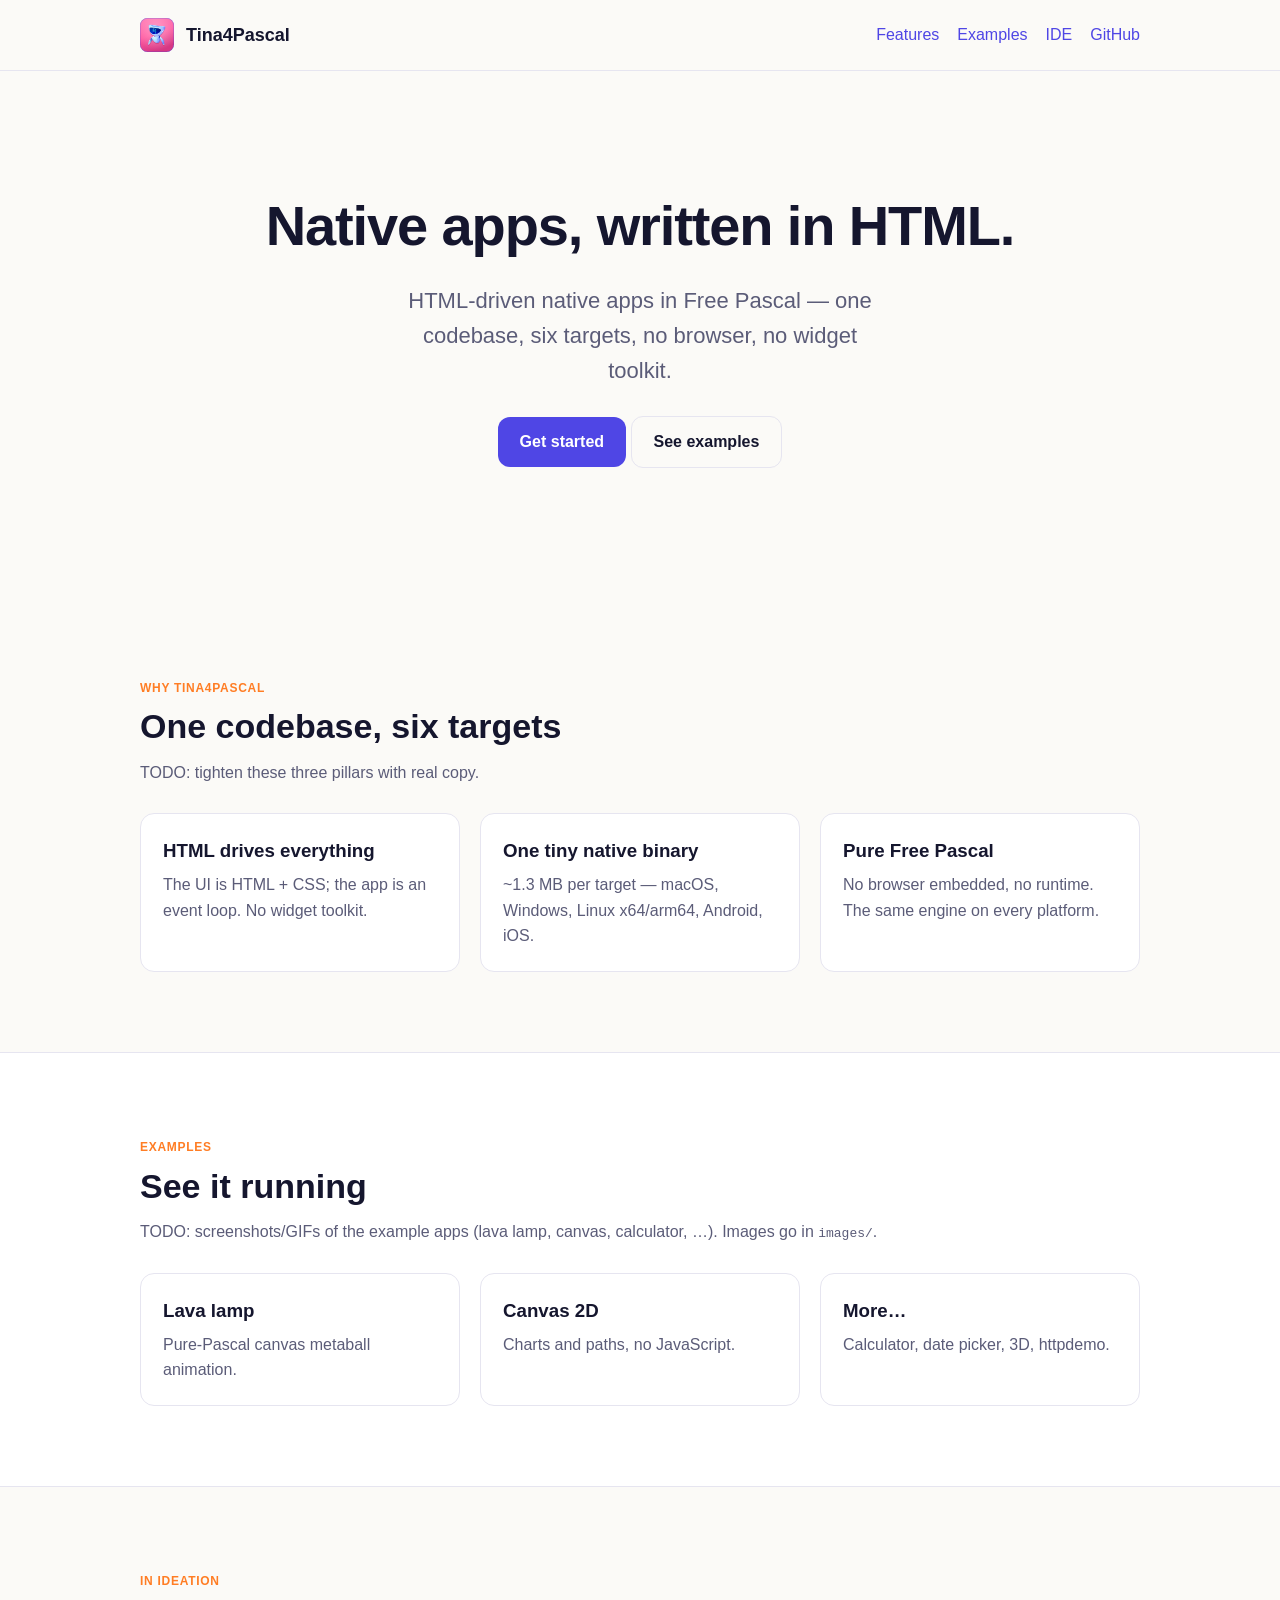
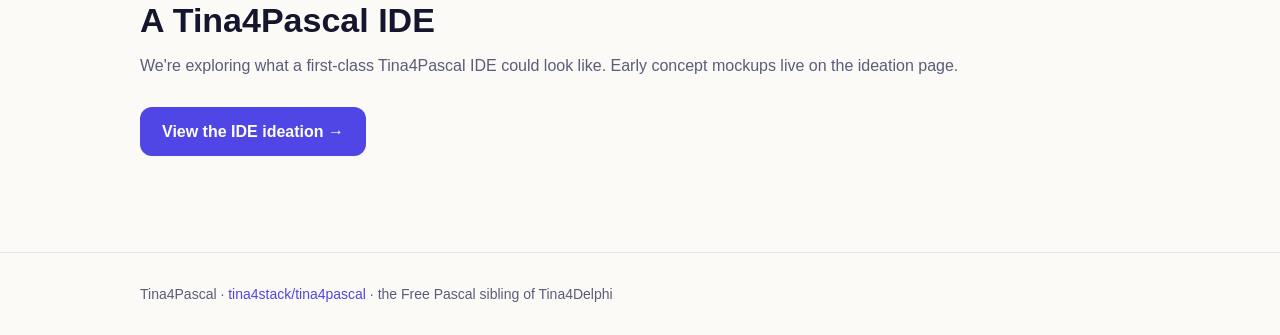
==== website/index.html @ 7b687fe6 "Scaffold the Tina4Pascal website (structure + IDE ideation space) Prep only — folder structure, desi" ====
<!doctype html>
<html lang="en">
<head>
  <meta charset="utf-8">
  <meta name="viewport" content="width=device-width, initial-scale=1">
  <title>Tina4Pascal — HTML-driven native apps in Free Pascal</title>
  <meta name="description" content="Tina4Pascal builds HTML-driven native apps in Free Pascal — one codebase, six targets, no browser, no widget toolkit.">
  <link rel="icon" href="images/tina4pascal-logo.png">
  <link rel="stylesheet" href="css/styles.css">
</head>
<body>

  <!-- SCAFFOLD: structure + placeholder copy. Design/content TBD (let's chat). -->

  <header class="site">
    <div class="wrap">
      <img src="images/tina4pascal-logo.svg" alt="Tina4Pascal logo">
      <span class="name">Tina4Pascal</span>
      <nav>
        <a href="#features">Features</a>
        <a href="#examples">Examples</a>
        <a href="ide/">IDE</a>
        <a href="https://github.com/tina4stack/tina4pascal">GitHub</a>
      </nav>
    </div>
  </header>

  <main>
    <section class="hero">
      <div class="wrap">
        <h1>Native apps, written in HTML.</h1>
        <p class="lead">
          <!-- TODO: finalise the one-liner. From the README: -->
          HTML-driven native apps in Free Pascal — one codebase, six targets,
          no browser, no widget toolkit.
        </p>
        <p>
          <a class="btn" href="https://github.com/tina4stack/tina4pascal">Get started</a>
          <a class="btn ghost" href="#examples">See examples</a>
        </p>
      </div>
    </section>

    <section id="features">
      <div class="wrap">
        <span class="pill">Why Tina4Pascal</span>
        <h2>One codebase, six targets</h2>
        <p class="sub">TODO: tighten these three pillars with real copy.</p>
        <div class="grid">
          <div class="card"><h3>HTML drives everything</h3><p>The UI is HTML + CSS; the app is an event loop. No widget toolkit.</p></div>
          <div class="card"><h3>One tiny native binary</h3><p>~1.3 MB per target — macOS, Windows, Linux x64/arm64, Android, iOS.</p></div>
          <div class="card"><h3>Pure Free Pascal</h3><p>No browser embedded, no runtime. The same engine on every platform.</p></div>
        </div>
      </div>
    </section>

    <section id="examples" style="background:var(--surface);border-block:1px solid var(--border)">
      <div class="wrap">
        <span class="pill">Examples</span>
        <h2>See it running</h2>
        <p class="sub">TODO: screenshots/GIFs of the example apps (lava lamp, canvas, calculator, …). Images go in <code>images/</code>.</p>
        <div class="grid">
          <div class="card"><h3>Lava lamp</h3><p>Pure-Pascal canvas metaball animation.</p></div>
          <div class="card"><h3>Canvas 2D</h3><p>Charts and paths, no JavaScript.</p></div>
          <div class="card"><h3>More…</h3><p>Calculator, date picker, 3D, httpdemo.</p></div>
        </div>
      </div>
    </section>

    <section id="ide-teaser">
      <div class="wrap">
        <span class="pill">In ideation</span>
        <h2>A Tina4Pascal IDE</h2>
        <p class="sub">
          We're exploring what a first-class Tina4Pascal IDE could look like.
          Early concept mockups live on the ideation page.
        </p>
        <p><a class="btn" href="ide/">View the IDE ideation →</a></p>
      </div>
    </section>
  </main>

  <footer class="site">
    <div class="wrap">
      Tina4Pascal · <a href="https://github.com/tina4stack/tina4pascal">tina4stack/tina4pascal</a>
      · the Free Pascal sibling of Tina4Delphi
    </div>
  </footer>

  <script src="js/main.js"></script>
</body>
</html>
---- website/css/styles.css ----
/* Tina4Pascal website — base styles & design tokens.
   SCAFFOLD: tokens are a sensible starting point, not final brand decisions.
   We'll refine the palette/type once the design direction is agreed. */

:root {
  /* brand (indigo, from the app palette) */
  --brand:        #4f46e5;
  --brand-ink:    #3a32c4;
  --accent:       #ff7d24;   /* lava-lamp orange, a warm counterpoint */

  /* light theme */
  --bg:           #fbfaf7;
  --surface:      #ffffff;
  --border:       #e6e5f0;
  --text:         #15162e;
  --muted:        #5b5c78;

  --maxw:         1080px;
  --radius:       14px;
  --gap:          clamp(16px, 4vw, 40px);
  --font: -apple-system, BlinkMacSystemFont, "Segoe UI", Roboto, Helvetica, Arial, sans-serif;
  --mono: ui-monospace, SFMono-Regular, "SF Mono", Menlo, Consolas, monospace;
}

@media (prefers-color-scheme: dark) {
  :root:not([data-theme="light"]) {
    --bg:      #0b0710;
    --surface: #161226;
    --border:  #2a1c44;
    --text:    #e7d8ff;
    --muted:   #9b8bc0;
  }
}
:root[data-theme="dark"] {
  --bg:      #0b0710;
  --surface: #161226;
  --border:  #2a1c44;
  --text:    #e7d8ff;
  --muted:   #9b8bc0;
}

* { box-sizing: border-box; }
html { scroll-behavior: smooth; }
body {
  margin: 0;
  font-family: var(--font);
  color: var(--text);
  background: var(--bg);
  line-height: 1.6;
}

.wrap { max-width: var(--maxw); margin: 0 auto; padding: 0 var(--gap); }

a { color: var(--brand); text-decoration: none; }
a:hover { text-decoration: underline; }

/* header */
header.site { padding: 18px 0; border-bottom: 1px solid var(--border); }
header.site .wrap { display: flex; align-items: center; gap: 12px; }
header.site img { width: 34px; height: 34px; }
header.site .name { font-weight: 700; font-size: 18px; }
header.site nav { margin-left: auto; display: flex; gap: 18px; }

/* hero */
.hero { padding: clamp(48px, 10vw, 110px) 0; text-align: center; }
.hero h1 { font-size: clamp(32px, 6vw, 56px); margin: 0 0 12px; letter-spacing: -0.02em; }
.hero p.lead { font-size: clamp(17px, 2.4vw, 22px); color: var(--muted); max-width: 40ch; margin: 0 auto 28px; }
.btn {
  display: inline-block; padding: 12px 22px; border-radius: 12px;
  font-weight: 600; background: var(--brand); color: #fff;
}
.btn:hover { background: var(--brand-ink); text-decoration: none; }
.btn.ghost { background: transparent; color: var(--text); border: 1px solid var(--border); }

/* feature grid */
.grid { display: grid; gap: 20px; grid-template-columns: repeat(auto-fit, minmax(240px, 1fr)); }
.card {
  background: var(--surface); border: 1px solid var(--border);
  border-radius: var(--radius); padding: 22px;
}
.card h3 { margin: 0 0 6px; }
.card p { margin: 0; color: var(--muted); }

section { padding: clamp(40px, 8vw, 80px) 0; }
section h2 { font-size: clamp(24px, 4vw, 34px); margin: 0 0 6px; }
section .sub { color: var(--muted); margin: 0 0 28px; }

.pill { display: inline-block; font-size: 12px; font-weight: 600; letter-spacing: .06em;
        text-transform: uppercase; color: var(--accent); }

/* IDE mockup gallery */
.mockups { display: grid; gap: 18px; grid-template-columns: repeat(auto-fit, minmax(300px, 1fr)); }
.mockups figure { margin: 0; background: var(--surface); border: 1px solid var(--border);
                  border-radius: var(--radius); overflow: hidden; }
.mockups img { width: 100%; height: auto; display: block; }
.mockups figcaption { padding: 12px 14px; color: var(--muted); font-size: 14px; }
.slot {
  display: flex; align-items: center; justify-content: center; text-align: center;
  min-height: 220px; border: 2px dashed var(--border); border-radius: var(--radius);
  color: var(--muted); padding: 20px;
}

footer.site { border-top: 1px solid var(--border); padding: 30px 0; color: var(--muted); font-size: 14px; }
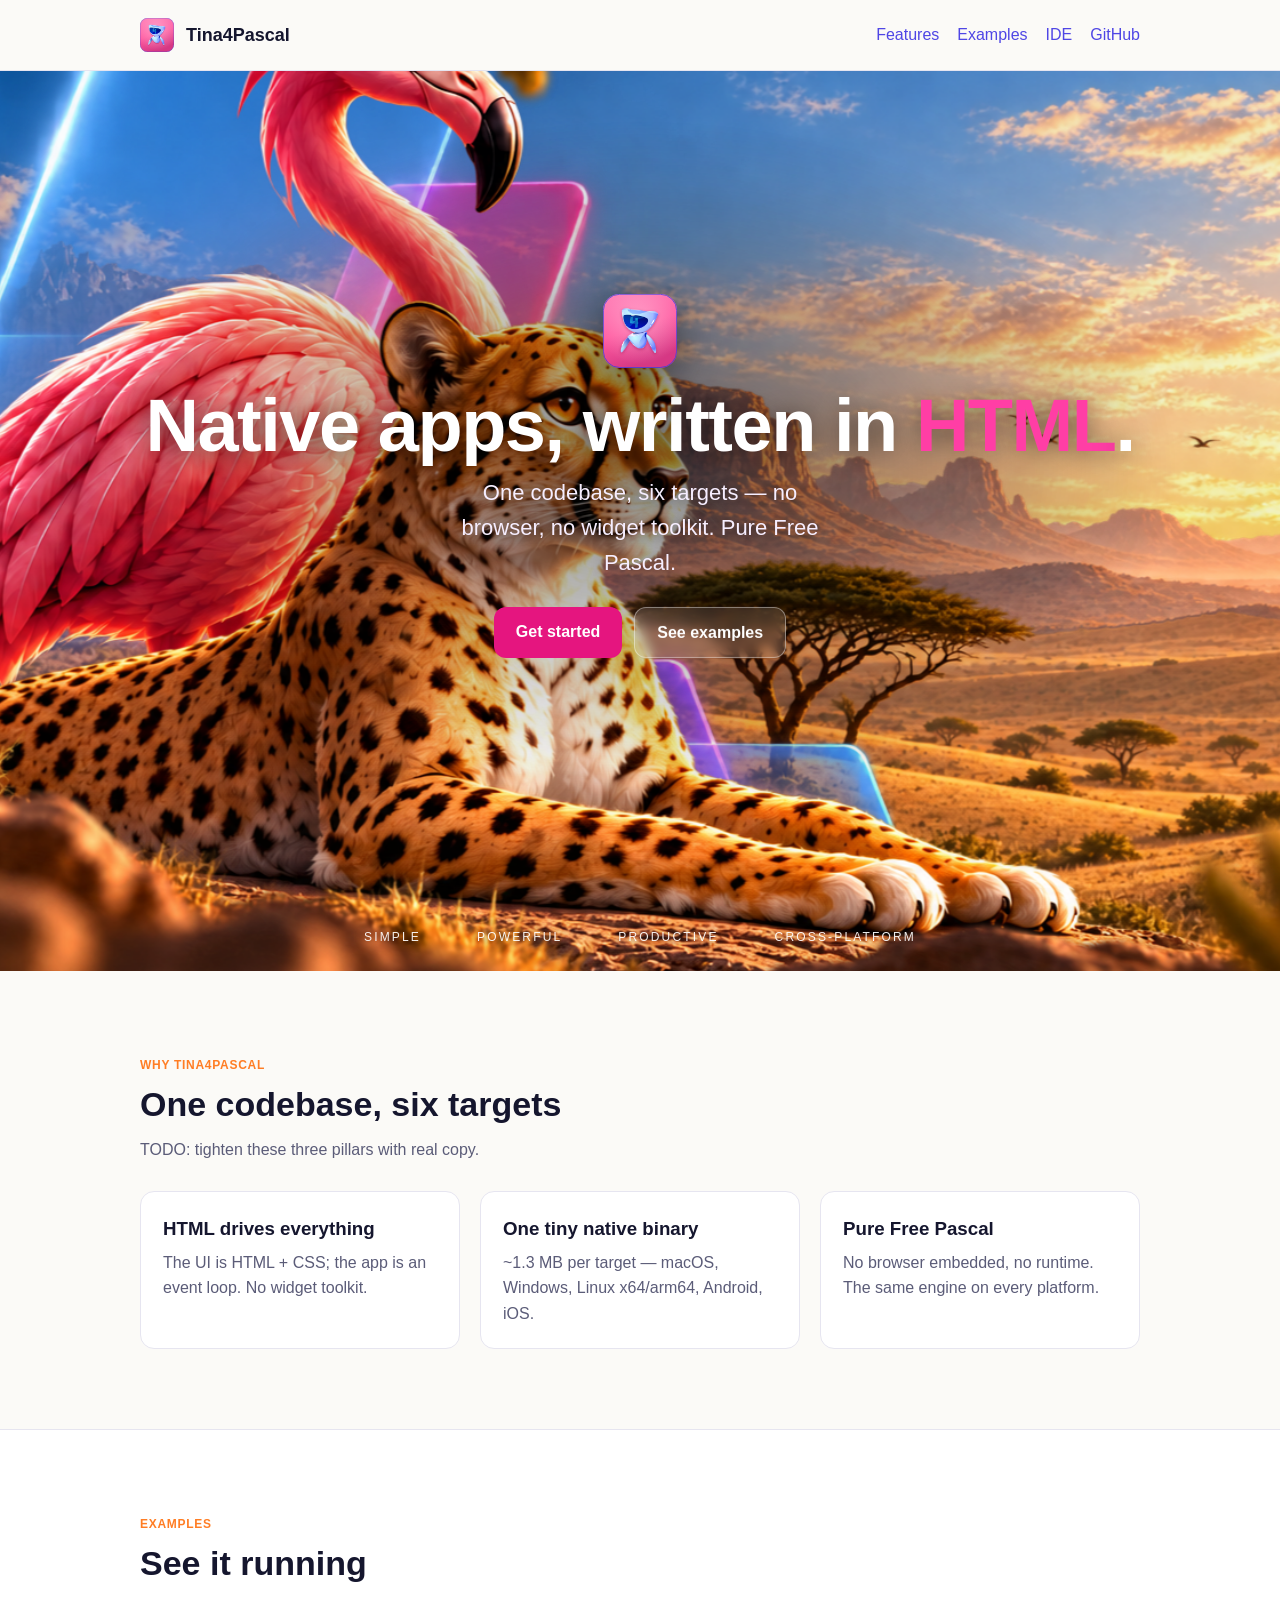
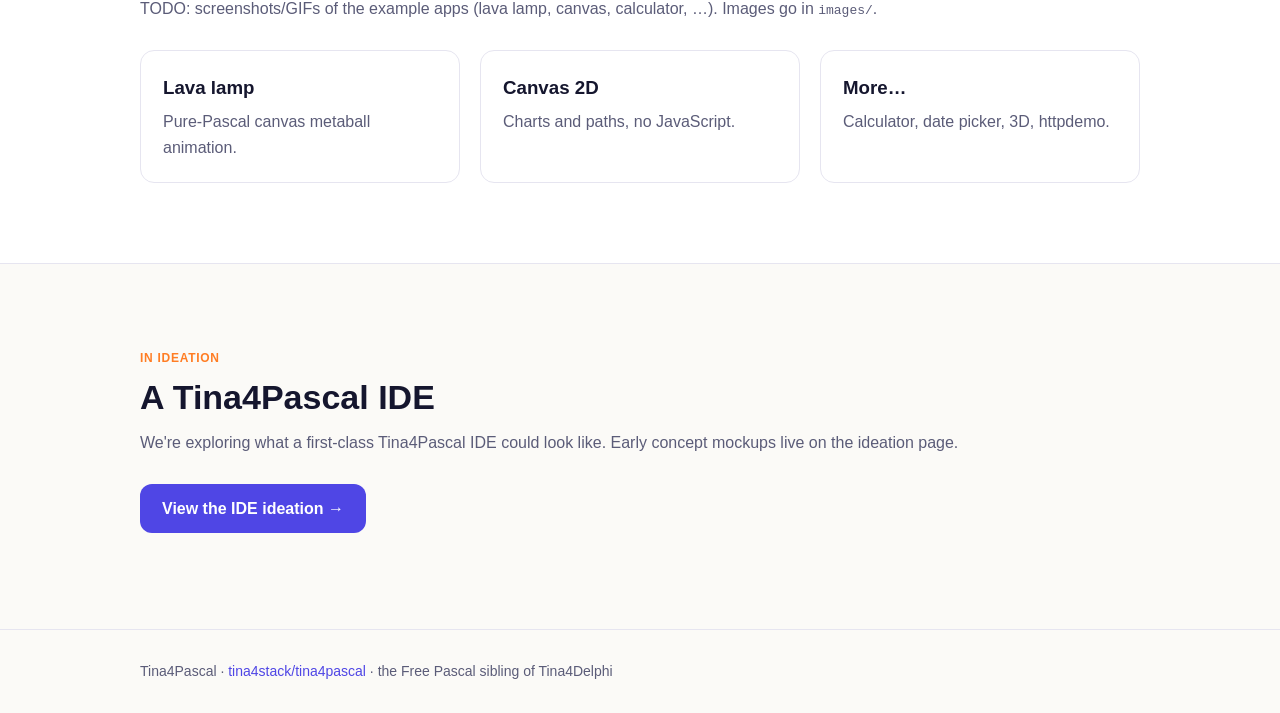
==== commit e0ce7a09: "Add parallax hero to the website landing page Seven depth layers (sunset-savanna scene from Andre's " ====
--- a/website/index.html
+++ b/website/index.html
@@ -26,19 +26,33 @@
   </header>
 
   <main>
-    <section class="hero">
-      <div class="wrap">
-        <h1>Native apps, written in HTML.</h1>
-        <p class="lead">
-          <!-- TODO: finalise the one-liner. From the README: -->
-          HTML-driven native apps in Free Pascal — one codebase, six targets,
-          no browser, no widget toolkit.
-        </p>
-        <p>
-          <a class="btn" href="https://github.com/tina4stack/tina4pascal">Get started</a>
-          <a class="btn ghost" href="#examples">See examples</a>
+    <!-- PARALLAX HERO: 7 depth layers (sunset savanna) move at different rates on
+         scroll + mouse. Layers 00 (far sky) → 06 (near foreground) sit behind the
+         copy; the dark centre keeps the headline legible. -->
+    <section class="phero">
+      <div class="phero-stage" id="phero-stage" aria-hidden="true">
+        <img class="player" data-depth="0.00" src="images/Parallax%20-%2000.png" alt="">
+        <img class="player" data-depth="0.05" src="images/Parallax%20-%2001.png" alt="">
+        <img class="player" data-depth="0.10" src="images/Parallax%20-%2002.png" alt="">
+        <img class="player" data-depth="0.16" src="images/Parallax%20-%2003.png" alt="">
+        <img class="player" data-depth="0.23" src="images/Parallax%20-%2004.png" alt="">
+        <img class="player" data-depth="0.31" src="images/Parallax%20-%2005.png" alt="">
+        <img class="player" data-depth="0.42" src="images/Parallax%20-%2006.png" alt="">
+      </div>
+
+      <div class="phero-copy">
+        <img class="phero-logo" src="images/tina4pascal-logo.svg" alt="Tina4Pascal">
+        <h1>Native apps, written in <span class="hl">HTML</span>.</h1>
+        <p class="lead">One codebase, six targets — no browser, no widget toolkit. Pure Free Pascal.</p>
+        <p class="cta">
+          <a class="btn btn-magenta" href="https://github.com/tina4stack/tina4pascal">Get started</a>
+          <a class="btn btn-glass" href="#examples">See examples</a>
         </p>
       </div>
+
+      <ul class="phero-rail" aria-hidden="true">
+        <li>Simple</li><li>Powerful</li><li>Productive</li><li>Cross-platform</li>
+      </ul>
     </section>
 
     <section id="features">
--- a/website/css/styles.css
+++ b/website/css/styles.css
@@ -101,3 +101,55 @@
 }
 
 footer.site { border-top: 1px solid var(--border); padding: 30px 0; color: var(--muted); font-size: 14px; }
+
+/* ---- parallax hero ------------------------------------------------------ */
+.phero {
+  position: relative; height: 100vh; min-height: 620px; max-height: 1040px;
+  overflow: hidden; background: #0b0710; isolation: isolate;
+}
+.phero-stage { position: absolute; inset: 0; z-index: 0; }
+/* layers are oversized + centred so parallax movement never exposes an edge */
+.phero .player {
+  position: absolute; top: 50%; left: 50%; width: 130%; height: 130%;
+  object-fit: cover; transform: translate3d(-50%, -50%, 0); will-change: transform;
+  pointer-events: none; user-select: none;
+}
+/* a subtle dark wash under the copy for legibility over bright sky */
+.phero::after {
+  content: ""; position: absolute; inset: 0; z-index: 4; pointer-events: none;
+  background: radial-gradient(60% 55% at 50% 44%, rgba(0,0,0,.45), rgba(0,0,0,0) 70%);
+}
+.phero-copy {
+  position: absolute; z-index: 5; left: 0; right: 0; top: 45%;
+  transform: translateY(-50%); text-align: center; color: #fff;
+  padding: 0 var(--gap);
+}
+.phero-logo { width: 74px; height: 74px; margin: 0 0 12px;
+  filter: drop-shadow(0 8px 22px rgba(0,0,0,.55)); }
+.phero-copy h1 {
+  font-size: clamp(34px, 7vw, 74px); line-height: 1.02; margin: 0 0 12px;
+  letter-spacing: -0.02em; text-shadow: 0 2px 26px rgba(0,0,0,.55);
+}
+.phero-copy h1 .hl { color: #ff3ea5; }  /* flamingo magenta, like the mockup's "4" */
+.phero-copy .lead {
+  font-size: clamp(16px, 2.4vw, 22px); color: #f6eeff; max-width: 32ch;
+  margin: 0 auto 26px; text-shadow: 0 2px 16px rgba(0,0,0,.6);
+}
+.phero-copy .cta { margin: 0; display: flex; gap: 12px; justify-content: center; flex-wrap: wrap; }
+.btn-magenta { background: #e5157f; color: #fff; }
+.btn-magenta:hover { background: #c20f6b; text-decoration: none; }
+.btn-glass {
+  background: rgba(255,255,255,.12); color: #fff;
+  border: 1px solid rgba(255,255,255,.4); backdrop-filter: blur(6px);
+}
+.btn-glass:hover { background: rgba(255,255,255,.22); text-decoration: none; }
+.phero-rail {
+  position: absolute; z-index: 5; left: 0; right: 0; bottom: 24px; margin: 0;
+  padding: 0 var(--gap); list-style: none; display: flex; justify-content: center;
+  gap: clamp(14px, 5vw, 56px); color: rgba(255,255,255,.92);
+  font-size: 12px; letter-spacing: .18em; text-transform: uppercase;
+}
+.phero-rail li { text-shadow: 0 1px 10px rgba(0,0,0,.65); }
+@media (prefers-reduced-motion: reduce) {
+  .phero .player { transform: translate3d(-50%, -50%, 0) !important; }
+}
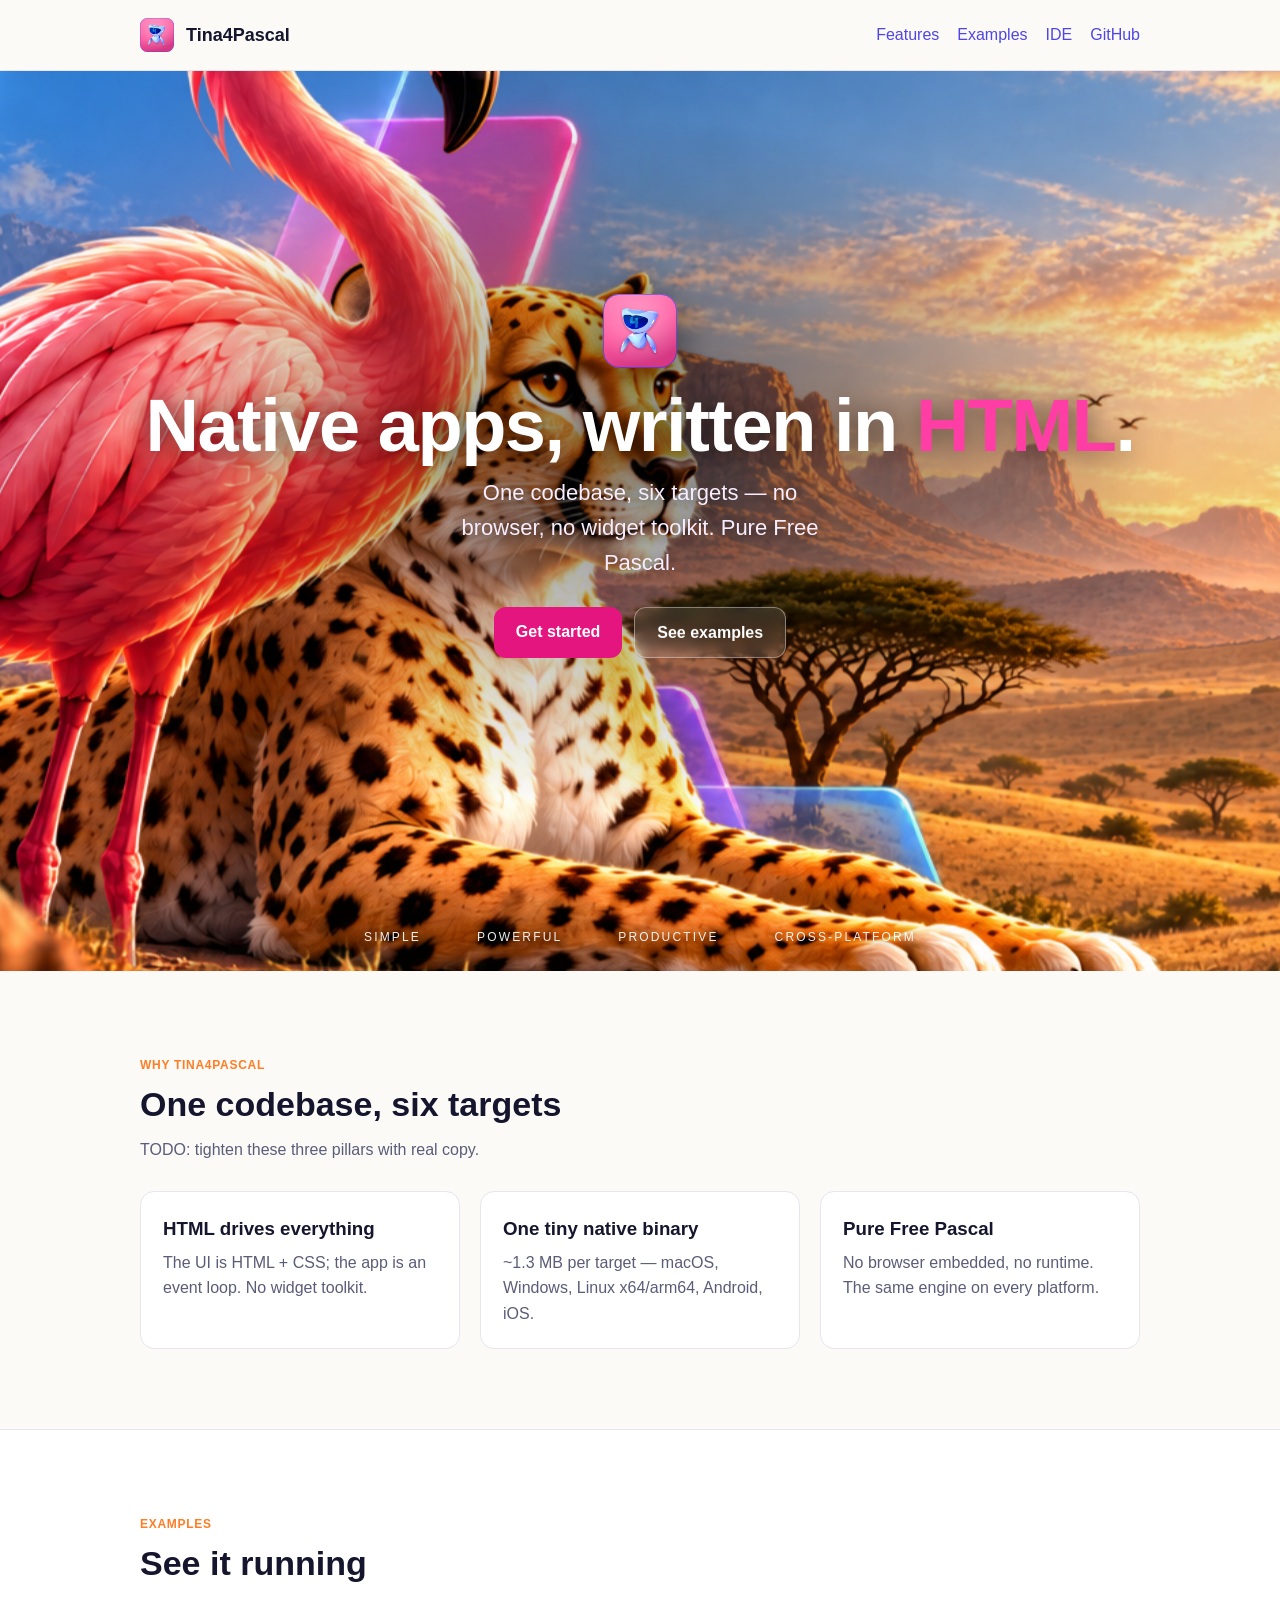
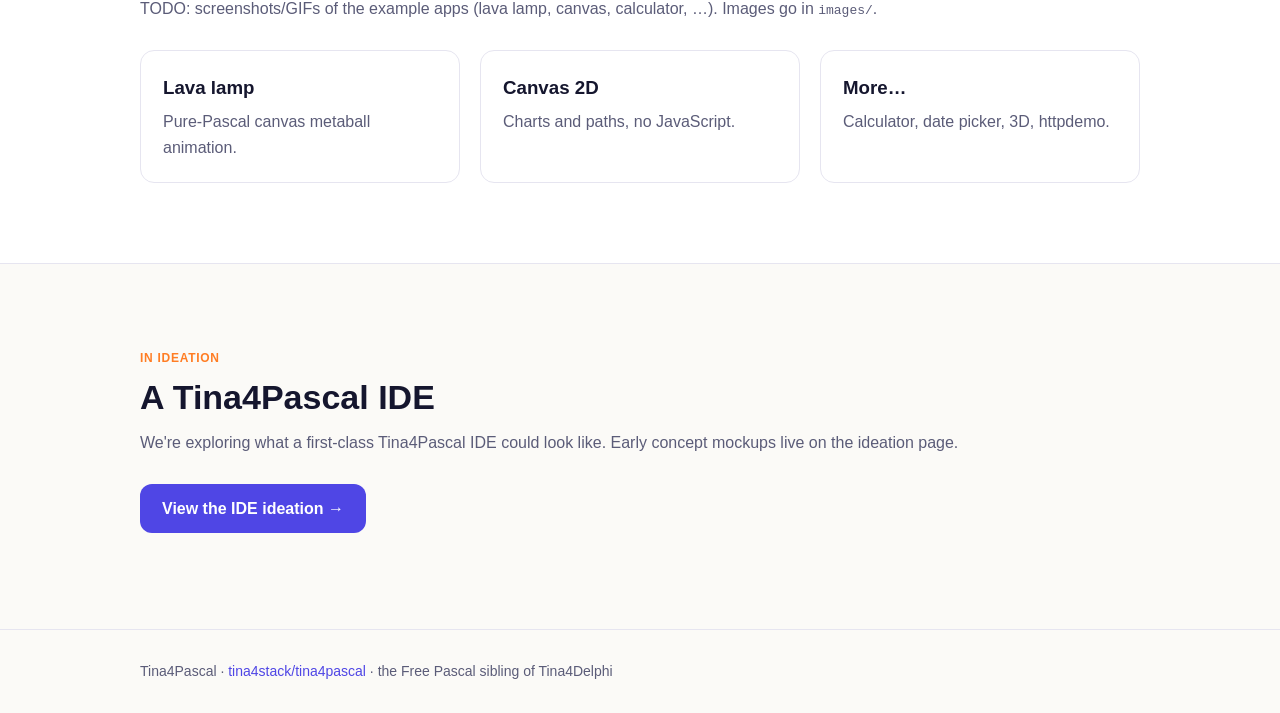
==== commit 736ca172: "Hero: flamingo in front of cheetah, full-height, stronger parallax - Swap the flamingo/cheetah layer" ====
--- a/website/index.html
+++ b/website/index.html
@@ -35,8 +35,8 @@
         <img class="player" data-depth="0.05" src="images/Parallax%20-%2001.png" alt="">
         <img class="player" data-depth="0.10" src="images/Parallax%20-%2002.png" alt="">
         <img class="player" data-depth="0.16" src="images/Parallax%20-%2003.png" alt="">
-        <img class="player" data-depth="0.23" src="images/Parallax%20-%2004.png" alt="">
-        <img class="player" data-depth="0.31" src="images/Parallax%20-%2005.png" alt="">
+        <img class="player" data-depth="0.23" src="images/Parallax%20-%2005.png" alt=""><!-- cheetah -->
+        <img class="player" data-depth="0.31" src="images/Parallax%20-%2004.png" alt=""><!-- flamingo: painted last = in front of the cheetah -->
         <img class="player" data-depth="0.42" src="images/Parallax%20-%2006.png" alt="">
       </div>
 
--- a/website/css/styles.css
+++ b/website/css/styles.css
@@ -104,13 +104,13 @@
 
 /* ---- parallax hero ------------------------------------------------------ */
 .phero {
-  position: relative; height: 100vh; min-height: 620px; max-height: 1040px;
+  position: relative; height: 100vh; min-height: 620px;
   overflow: hidden; background: #0b0710; isolation: isolate;
 }
 .phero-stage { position: absolute; inset: 0; z-index: 0; }
 /* layers are oversized + centred so parallax movement never exposes an edge */
 .phero .player {
-  position: absolute; top: 50%; left: 50%; width: 130%; height: 130%;
+  position: absolute; top: 50%; left: 50%; width: 155%; height: 155%;
   object-fit: cover; transform: translate3d(-50%, -50%, 0); will-change: transform;
   pointer-events: none; user-select: none;
 }
